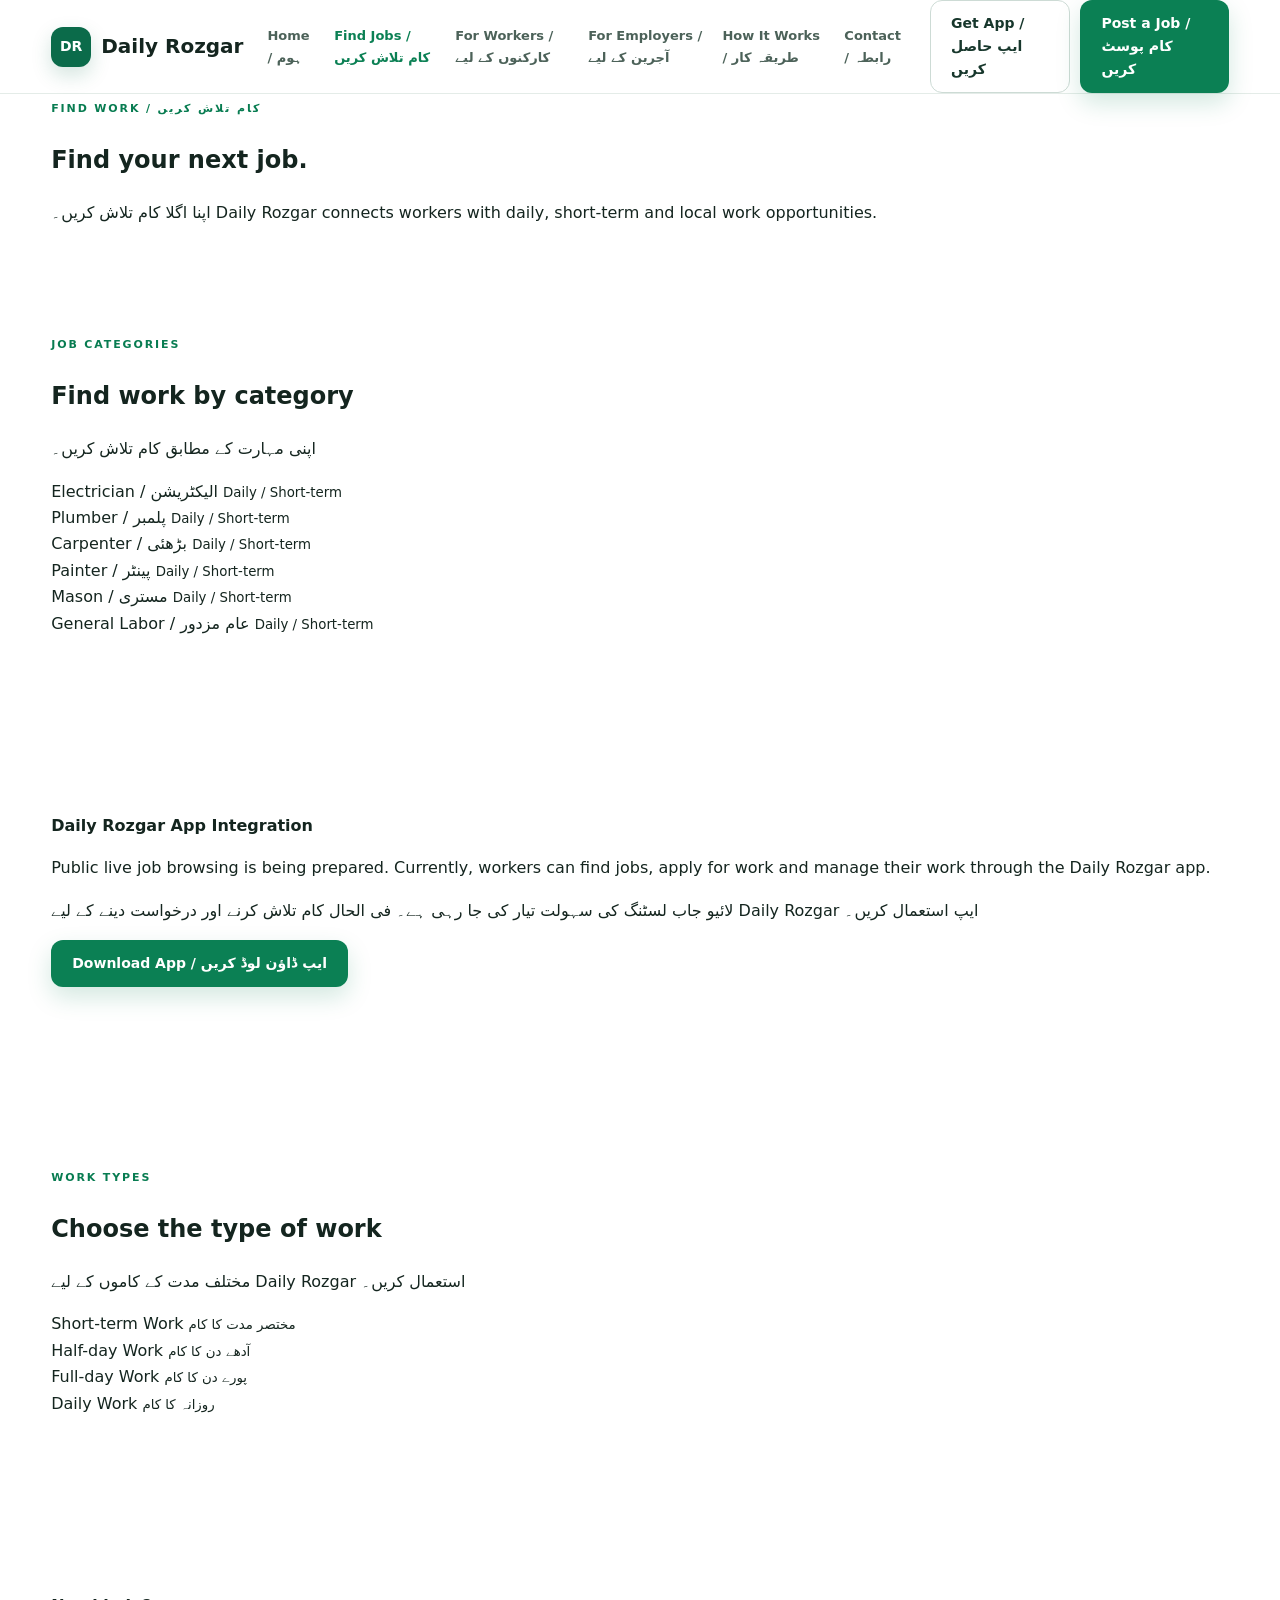
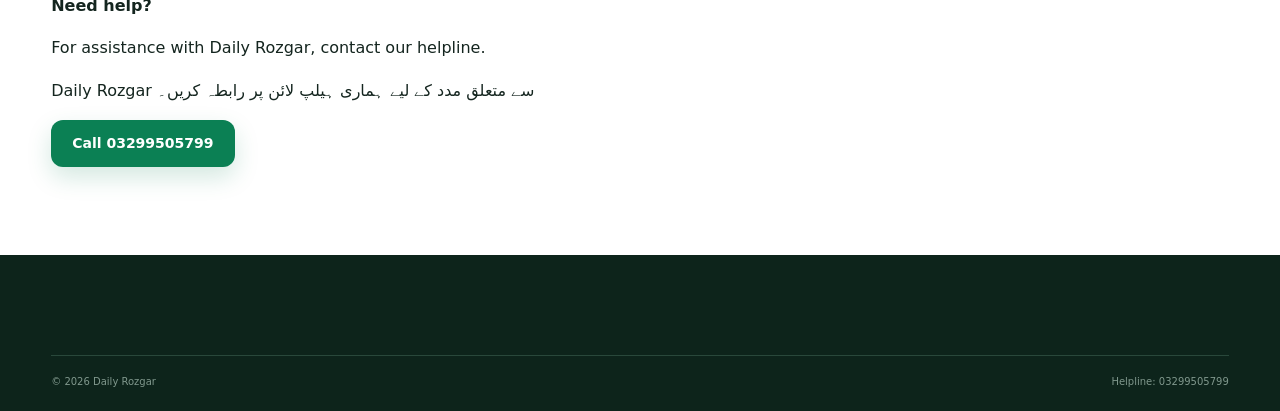
==== jobs.html @ 9890dfab "feat: launch professional Daily Rozgar website" ====
<!doctype html>
<html lang="en">
<head>
<meta charset="utf-8">
<meta name="viewport" content="width=device-width,initial-scale=1">
<title>Find Jobs — Daily Rozgar</title>
<link rel="stylesheet" href="styles.css">
</head>

<body>

<header class="site-header">
  <div class="container nav">
    <a class="brand" href="index.html">
      <span class="brand-mark">DR</span>
      <span>Daily Rozgar</span>
    </a>

    <button class="menu">☰</button>

    <nav>
      <a href="index.html">Home / ہوم</a>
      <a class="active" href="jobs.html">Find Jobs / کام تلاش کریں</a>
      <a href="workers.html">For Workers / کارکنوں کے لیے</a>
      <a href="employers.html">For Employers / آجرین کے لیے</a>
      <a href="how-it-works.html">How It Works / طریقہ کار</a>
      <a href="contact.html">Contact / رابطہ</a>
    </nav>

    <div class="nav-actions">
      <a class="btn secondary" href="download.html">Get App / ایپ حاصل کریں</a>
      <a class="btn primary" href="employers.html">Post a Job / کام پوسٹ کریں</a>
    </div>
  </div>
</header>

<main>

<section class="page-hero">
  <div class="container">
    <span class="eyebrow">FIND WORK / کام تلاش کریں</span>
    <h1>Find your next job.</h1>
    <p>
      اپنا اگلا کام تلاش کریں۔
      Daily Rozgar connects workers with daily, short-term and local work opportunities.
    </p>
  </div>
</section>

<section class="section">
  <div class="container">

    <div class="section-heading">
      <span class="eyebrow">JOB CATEGORIES</span>
      <h2>Find work by category</h2>
      <p>اپنی مہارت کے مطابق کام تلاش کریں۔</p>
    </div>

    <div class="cards job-cards">

      <div class="card">
        <span>Electrician / الیکٹریشن</span>
        <small>Daily / Short-term</small>
      </div>

      <div class="card">
        <span>Plumber / پلمبر</span>
        <small>Daily / Short-term</small>
      </div>

      <div class="card">
        <span>Carpenter / بڑھئی</span>
        <small>Daily / Short-term</small>
      </div>

      <div class="card">
        <span>Painter / پینٹر</span>
        <small>Daily / Short-term</small>
      </div>

      <div class="card">
        <span>Mason / مستری</span>
        <small>Daily / Short-term</small>
      </div>

      <div class="card">
        <span>General Labor / عام مزدور</span>
        <small>Daily / Short-term</small>
      </div>

    </div>
  </div>
</section>

<section class="section">
  <div class="container">

    <div class="notice">
      <b>Daily Rozgar App Integration</b>

      <p>
        Public live job browsing is being prepared.
        Currently, workers can find jobs, apply for work and manage their work through the Daily Rozgar app.
      </p>

      <p>
        لائیو جاب لسٹنگ کی سہولت تیار کی جا رہی ہے۔
        فی الحال کام تلاش کرنے اور درخواست دینے کے لیے Daily Rozgar ایپ استعمال کریں۔
      </p>

      <a class="btn primary" href="download.html">
        Download App / ایپ ڈاؤن لوڈ کریں
      </a>
    </div>

  </div>
</section>

<section class="section">
  <div class="container">

    <div class="section-heading">
      <span class="eyebrow">WORK TYPES</span>
      <h2>Choose the type of work</h2>
      <p>مختلف مدت کے کاموں کے لیے Daily Rozgar استعمال کریں۔</p>
    </div>

    <div class="cards job-cards">

      <div class="card">
        <span>Short-term Work</span>
        <small>مختصر مدت کا کام</small>
      </div>

      <div class="card">
        <span>Half-day Work</span>
        <small>آدھے دن کا کام</small>
      </div>

      <div class="card">
        <span>Full-day Work</span>
        <small>پورے دن کا کام</small>
      </div>

      <div class="card">
        <span>Daily Work</span>
        <small>روزانہ کا کام</small>
      </div>

    </div>

  </div>
</section>

<section class="section">
  <div class="container">

    <div class="notice">
      <b>Need help?</b>

      <p>
        For assistance with Daily Rozgar, contact our helpline.
      </p>

      <p>
        Daily Rozgar سے متعلق مدد کے لیے ہماری ہیلپ لائن پر رابطہ کریں۔
      </p>

      <a class="btn primary" href="tel:+923299505799">
        Call 03299505799
      </a>
    </div>

  </div>
</section>

</main>

<footer class="simple-footer">
  <div class="container footer-bottom">
    <span>© 2026 Daily Rozgar</span>
    <span>Helpline: <a href="tel:+923299505799">03299505799</a></span>
  </div>
</footer>

<script src="script.js"></script>

</body>
</html>
---- styles.css ----
*{
  box-sizing:border-box;
}

html{
  scroll-behavior:smooth;
}

body{
  margin:0;
  font-family:Inter,system-ui,-apple-system,BlinkMacSystemFont,"Segoe UI",Roboto,Arial,sans-serif;
  color:#14251f;
  background:#fff;
  line-height:1.65;
}

a{
  color:inherit;
  text-decoration:none;
}

.container{
  width:min(1180px,92%);
  margin:auto;
}

.site-header{
  position:sticky;
  top:0;
  z-index:100;
  background:rgba(255,255,255,.94);
  backdrop-filter:blur(16px);
  border-bottom:1px solid #e4ece8;
}

.nav{
  min-height:76px;
  display:flex;
  align-items:center;
  gap:24px;
}

.brand{
  display:flex;
  align-items:center;
  gap:10px;
  font-size:20px;
  font-weight:850;
  white-space:nowrap;
}

.brand-mark{
  width:40px;
  height:40px;
  display:grid;
  place-items:center;
  border-radius:12px;
  background:#0b6b4a;
  color:#fff;
  font-size:14px;
  font-weight:900;
  box-shadow:0 8px 20px rgba(11,107,74,.18);
}

.brand-name{
  letter-spacing:-.02em;
}

.nav nav{
  margin-left:auto;
  display:flex;
  align-items:center;
  gap:20px;
  font-size:13px;
  font-weight:700;
}

.nav nav a{
  color:#4c6259;
  transition:.2s ease;
}

.nav nav a:hover,
.nav nav a.active{
  color:#0b8054;
}

.nav-actions{
  display:flex;
  align-items:center;
  gap:10px;
}

.nav-login{
  font-size:13px;
  font-weight:800;
  color:#315148;
}

.nav-btn{
  padding:10px 15px!important;
}

.menu{
  display:none;
  margin-left:auto;
  border:0;
  background:none;
  font-size:27px;
  cursor:pointer;
  color:#17352a;
}

.btn{
  display:inline-flex;
  align-items:center;
  justify-content:center;
  gap:9px;
  min-height:46px;
  padding:11px 20px;
  border-radius:12px;
  font-weight:850;
  font-size:14px;
  border:1px solid transparent;
  transition:transform .2s ease,box-shadow .2s ease,background .2s ease;
}

.btn:hover{
  transform:translateY(-2px);
}

.primary{
  background:#0b8054;
  color:#fff;
  box-shadow:0 10px 24px rgba(11,128,84,.18);
}

.secondary{
  background:#fff;
  border-color:#cddbd5;
  color:#17372c;
}

.light{
  background:#fff;
  color:#123f2d;
}

.outline-light{
  border-color:rgba(255,255,255,.45);
  color:#fff;
  background:transparent;
}

.hero{
  position:relative;
  overflow:hidden;
  padding:92px 0 85px;
  background:
    radial-gradient(circle at 85% 15%,rgba(83,191,143,.17),transparent 28%),
    linear-gradient(135deg,#eef9f3 0%,#fff 52%,#f3faf7 100%);
}

.hero-grid{
  display:grid;
  grid-template-columns:1.08fr .92fr;
  gap:72px;
  align-items:center;
}

.hero-badge{
  display:inline-flex;
  align-items:center;
  gap:8px;
  padding:7px 12px;
  border-radius:999px;
  background:#fff;
  border:1px solid #dceae3;
  color:#496259;
  font-size:12px;
  font-weight:750;
  box-shadow:0 8px 25px rgba(20,60,45,.05);
}

.status-dot{
  width:8px;
  height:8px;
  border-radius:50%;
  background:#13a56d;
}

.eyebrow{
  margin:20px 0 0;
  font-size:11px;
  letter-spacing:.17em;
  font-weight:900;
  color:#087c51;
}

.hero h1{
  margin:15px 0 10px;
  font-size:clamp(52px,7vw,82px);
  line-height:1.02;
  letter-spacing:-.045em;
}

.hero h1 span{
  display:block;
  color:#0a8b59;
}

.hero-subtitle{
  margin:0 0 15px;
  font-size:27px;
  font-weight:800;
  color:#24463a;
}

.hero-text{
  max-width:650px;
  margin:0;
  font-size:17px;
  color:#52675e;
}

.actions{
  display:flex;
  flex-wrap:wrap;
  gap:12px;
  margin:30px 0;
}

.hero-trust{
  display:flex;
  flex-wrap:wrap;
  gap:25px;
  padding-top:5px;
}

.hero-trust div{
  display:flex;
  flex-direction:column;
}

.hero-trust strong{
  font-size:14px;
}

.hero-trust span{
  font-size:12px;
  color:#70827a;
}

.hero-visual{
  position:relative;
  min-height:460px;
  display:grid;
  place-items:center;
}

.hero-main-card{
  width:min(410px,100%);
  padding:27px;
  border:1px solid #d9e7e0;
  border-radius:27px;
  background:rgba(255,255,255,.92);
  box-shadow:0 30px 80px rgba(25,70,52,.13);
  transform:rotate(1deg);
}

.hero-card-top{
  display:flex;
  justify-content:space-between;
  align-items:center;
}

.live-pill{
  display:inline-flex;
  align-items:center;
  gap:7px;
  padding:7px 10px;
  border-radius:999px;
  background:#eff9f4;
  color:#087c51;
  font-size:11px;
  font-weight:850;
}

.live-pill span{
  width:7px;
  height:7px;
  border-radius:50%;
  background:#0ca66a;
}

.card-more{
  color:#8a9a93;
  letter-spacing:2px;
}

.work-icon{
  width:74px;
  height:74px;
  margin:35px 0 20px;
  display:grid;
  place-items:center;
  border-radius:20px;
  background:#eaf7f0;
  font-size:34px;
}

.card-label{
  margin:0 0 4px;
  color:#708179;
  font-size:10px;
  font-weight:900;
  letter-spacing:.14em;
}

.hero-main-card h2{
  margin:0;
  font-size:26px;
  letter-spacing:-.025em;
}

.card-location{
  color:#65776f;
  font-size:13px;
}

.job-info{
  display:grid;
  grid-template-columns:1fr 1fr;
  gap:10px;
  margin:22px 0;
}

.job-info div{
  padding:13px;
  border-radius:13px;
  background:#f5f9f7;
}

.job-info span,
.job-info strong{
  display:block;
}

.job-info span{
  font-size:11px;
  color:#71817b;
}

.job-info strong{
  font-size:15px;
}

.card-button{
  display:flex;
  justify-content:center;
  padding:13px;
  border-radius:12px;
  background:#0b8054;
  color:#fff;
  font-size:13px;
  font-weight:850;
}

.floating-card{
  position:absolute;
  display:flex;
  align-items:center;
  gap:10px;
  padding:12px 15px;
  background:#fff;
  border:1px solid #dce8e2;
  border-radius:15px;
  box-shadow:0 18px 40px rgba(20,60,45,.11);
}

.floating-one{
  top:48px;
  right:-10px;
}

.floating-two{
  bottom:40px;
  left:-25px;
}

.floating-icon{
  width:34px;
  height:34px;
  display:grid;
  place-items:center;
  border-radius:10px;
  background:#eef8f3;
}

.floating-card strong,
.floating-card small{
  display:block;
}

.floating-card strong{
  font-size:12px;
}

.floating-card small{
  font-size:10px;
  color:#7a8983;
}

.trust-bar{
  background:#fff;
  border-top:1px solid #e4ece8;
  border-bottom:1px solid #e4ece8;
}

.trust-items{
  display:grid;
  grid-template-columns:repeat(4,1fr);
}

.trust-items>div{
  display:flex;
  align-items:center;
  gap:12px;
  padding:22px 18px;
  border-right:1px solid #e8efeb;
}

.trust-items>div:last-child{
  border-right:0;
}

.trust-icon{
  width:38px;
  height:38px;
  display:grid;
  place-items:center;
  flex:none;
  border-radius:11px;
  background:#edf8f3;
  color:#087c51;
  font-weight:900;
}

.trust-items strong,
.trust-items small{
  display:block;
}

.trust-items strong{
  font-size:12px;
}

.trust-items small{
  color:#7a8a83;
  font-size:10px;
}

.section{
  padding:88px 0;
}

.section-soft{
  background:#f5faf7;
}

.section-head{
  margin-bottom:35px;
}

.section-head.center{
  max-width:720px;
  margin-left:auto;
  margin-right:auto;
  text-align:center;
}

.section-head h2,
.safety-section h2{
  margin:8px 0 12px;
  font-size:clamp(32px,4.5vw,50px);
  line-height:1.1;
  letter-spacing:-.035em;
}

.section-head>p:last-child{
  color:#64766e;
}

.steps{
  display:grid;
  grid-template-columns:repeat(4,1fr);
  gap:17px;
}

.step{
  position:relative;
  padding:26px;
  border:1px solid #dfeae4;
  border-radius:20px;
  background:#fff;
  box-shadow:0 10px 35px rgba(25,65,48,.045);
}

.step-number{
  position:absolute;
  top:19px;
  right:20px;
  color:#c7d9d1;
  font-size:12px;
  font-weight:900;
}

.step-icon{
  width:52px;
  height:52px;
  display:grid;
  place-items:center;
  border-radius:15px;
  background:#edf8f3;
  font-size:22px;
}

.step h3{
  margin:20px 0 7px;
  font-size:19px;
}

.step p{
  margin:0;
  color:#6a7b73;
  font-size:13px;
}

.two-col{
  display:grid;
  grid-template-columns:1fr 1fr;
  gap:24px;
}

.audience-card{
  padding:38px;
  border-radius:26px;
  border:1px solid #dce9e2;
  background:#fff;
}

.audience-icon{
  width:56px;
  height:56px;
  display:grid;
  place-items:center;
  border-radius:16px;
  background:#edf8f3;
  font-size:25px;
}

.audience-card h2{
  margin:18px 0 10px;
  font-size:31px;
  line-height:1.15;
  letter-spacing:-.025em;
}

.audience-card>p:not(.eyebrow){
  color:#63756d;
}

.audience-card ul{
  margin:25px 0;
  padding:0;
  list-style:none;
}

.audience-card li{
  margin:10px 0;
  font-size:13px;
  font-weight:650;
}

.audience-card li::before{
  content:"✓";
  margin-right:9px;
  color:#0b8054;
  font-weight:900;
}

.text-link{
  color:#087c51;
  font-size:13px;
  font-weight:850;
}

.category-grid{
  display:grid;
  grid-template-columns:repeat(3,1fr);
  gap:15px;
}

.category-card{
  display:flex;
  align-items:center;
  gap:14px;
  padding:20px;
  border:1px solid #dfeae4;
  border-radius:18px;
  background:#fff;
  transition:.2s ease;
}

.category-card:hover{
  transform:translateY(-3px);
  border-color:#afd1c1;
  box-shadow:0 14px 35px rgba(25,65,48,.07);
}

.category-card>span{
  width:48px;
  height:48px;
  display:grid;
  place-items:center;
  border-radius:14px;
  background:#eff8f4;
  font-size:22px;
}

.category-card div{
  flex:1;
}

.category-card strong,
.category-card small{
  display:block;
}

.category-card strong{
  font-size:14px;
}

.category-card small{
  color:#7a8982;
  font-size:11px;
}

.category-card>b{
  color:#0b8054;
}

.center-action{
  display:flex;
  justify-content:center;
  margin-top:30px;
}

.safety-section{
  background:#edf8f3;
}

.safety-grid{
  display:grid;
  grid-template-columns:.9fr 1.1fr;
  gap:70px;
  align-items:center;
}

.safety-grid>div>p:not(.eyebrow){
  color:#60736a;
  max-width:580px;
}

.safety-list{
  display:grid;
  gap:10px;
}

.safety-list>div{
  display:flex;
  gap:15px;
  align-items:flex-start;
  padding:18px;
  background:#fff;
  border:1px solid #dce9e2;
  border-radius:16px;
}

.safety-list>div>span{
  color:#0b8054;
  font-size:11px;
  font-weight:900;
}

.safety-list strong{
  font-size:13px;
}

.safety-list p{
  margin:2px 0 0;
  color:#75847e;
  font-size:11px;
}

.final-cta{
  padding:95px 0;
  text-align:center;
  color:#fff;
  background:
    radial-gradient(circle at 20% 20%,rgba(70,170,125,.22),transparent 25%),
    #123f2d;
}

.final-cta .eyebrow{
  color:#8ee2bd;
}

.final-cta h2{
  max-width:760px;
  margin:12px auto;
  font-size:clamp(34px,5vw,58px);
  line-height:1.08;
  letter-spacing:-.035em;
}

.final-cta>div>p:not(.eyebrow){
  color:#c4d8cf;
}

.center-actions{
  justify-content:center;
}

footer{
  padding:58px 0 20px;
  color:#cddbd5;
  background:#0d241b;
}

.footer-grid{
  display:grid;
  grid-template-columns:2fr 1fr 1fr 1fr;
  gap:35px;
}

.footer-brand p{
  margin:17px 0 6px;
  color:#e7f0eb;
  font-size:14px;
}

.footer-brand small{
  color:#8fa59b;
  font-size:11px;
}

.footer-grid h4{
  margin:0 0 15px;
  color:#fff;
  font-size:13px;
}

.footer-grid>a,
.footer-grid>div>a{
  display:block;
  margin:8px 0;
  color:#aebfb7;
  font-size:12px;
}

.footer-grid>div>a:hover{
  color:#fff;
}

.footer-bottom{
  display:flex;
  justify-content:space-between;
  gap:20px;
  border-top:1px solid #29483b;
  margin-top:42px;
  padding-top:18px;
  color:#80988d;
  font-size:10px;
}

@media(max-width:1050px){

  .nav nav{
    gap:12px;
  }

  .nav-actions{
    display:none;
  }

  .hero-grid{
    gap:40px;
  }

  .steps{
    grid-template-columns:repeat(2,1fr);
  }

}

@media(max-width:800px){

  .nav{
    min-height:68px;
  }

  .menu{
    display:block;
  }

  .nav nav{
    display:none;
    position:absolute;
    top:68px;
    left:0;
    right:0;
    padding:18px 4%;
    background:#fff;
    border-bottom:1px solid #e4ece8;
    box-shadow:0 15px 30px rgba(20,60,45,.08);
    flex-direction:column;
    align-items:flex-start;
    gap:0;
  }

  .nav nav.open{
    display:flex;
  }

  .nav nav a{
    width:100%;
    padding:11px 0;
  }

  .hero{
    padding:65px 0;
  }

  .hero-grid,
  .two-col,
  .safety-grid{
    grid-template-columns:1fr;
  }

  .hero-visual{
    min-height:430px;
  }

  .trust-items{
    grid-template-columns:1fr 1fr;
  }

  .trust-items>div:nth-child(2){
    border-right:0;
  }

  .trust-items>div:nth-child(-n+2){
    border-bottom:1px solid #e8efeb;
  }

  .category-grid{
    grid-template-columns:1fr 1fr;
  }

  .footer-grid{
    grid-template-columns:1fr 1fr;
  }

  .safety-grid{
    gap:40px;
  }

}

@media(max-width:520px){

  .container{
    width:min(94%,1180px);
  }

  .brand-name{
    font-size:18px;
  }

  .hero{
    padding:52px 0;
  }

  .hero h1{
    font-size:49px;
  }

  .hero-subtitle{
    font-size:22px;
  }

  .hero-text{
    font-size:15px;
  }

  .hero-trust{
    gap:16px;
  }

  .hero-visual{
    min-height:390px;
  }

  .hero-main-card{
    padding:22px;
  }

  .floating-one{
    right:-3px;
  }

  .floating-two{
    left:-3px;
  }

  .trust-items{
    grid-template-columns:1fr;
  }

  .trust-items>div{
    border-right:0!important;
    border-bottom:1px solid #e8efeb;
  }

  .trust-items>div:last-child{
    border-bottom:0;
  }

  .section{
    padding:62px 0;
  }

  .steps,
  .category-grid,
  .footer-grid{
    grid-template-columns:1fr;
  }

  .audience-card{
    padding:27px;
  }

  .audience-card h2{
    font-size:27px;
  }

  .footer-bottom{
    flex-direction:column;
  }

  .final-cta{
    padding:70px 0;
  }

}
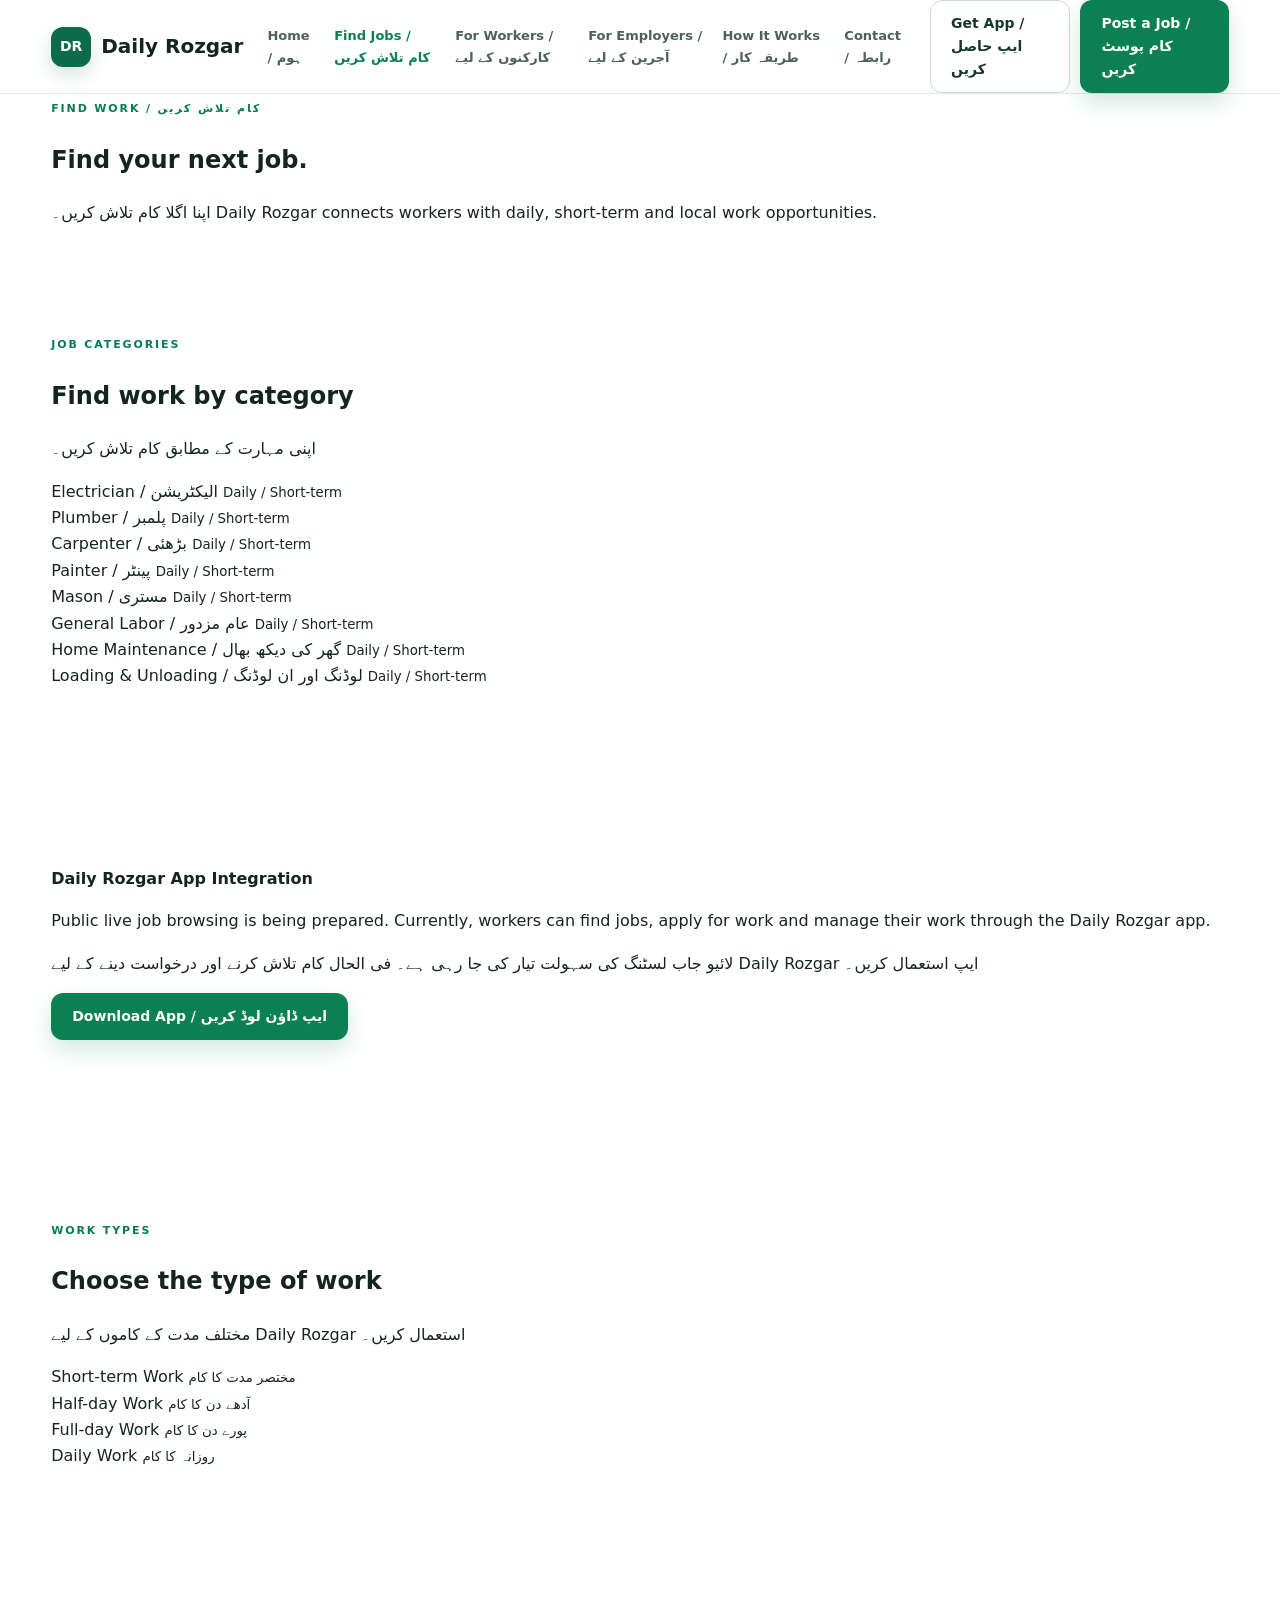
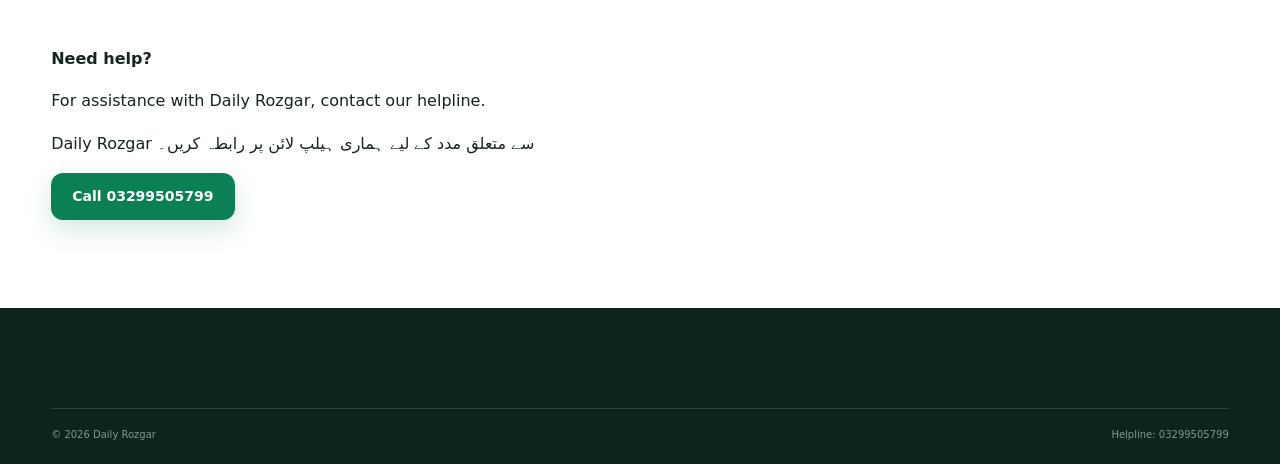
==== commit 35ca07df: "feat: add PayFast website policies and services" ====
--- a/jobs.html
+++ b/jobs.html
@@ -85,6 +85,16 @@
 
       <div class="card">
         <span>General Labor / عام مزدور</span>
+        <small>Daily / Short-term</small>
+      </div>
+
+      <div class="card">
+        <span>Home Maintenance / گھر کی دیکھ بھال</span>
+        <small>Daily / Short-term</small>
+      </div>
+
+      <div class="card">
+        <span>Loading & Unloading / لوڈنگ اور ان لوڈنگ</span>
         <small>Daily / Short-term</small>
       </div>
 
